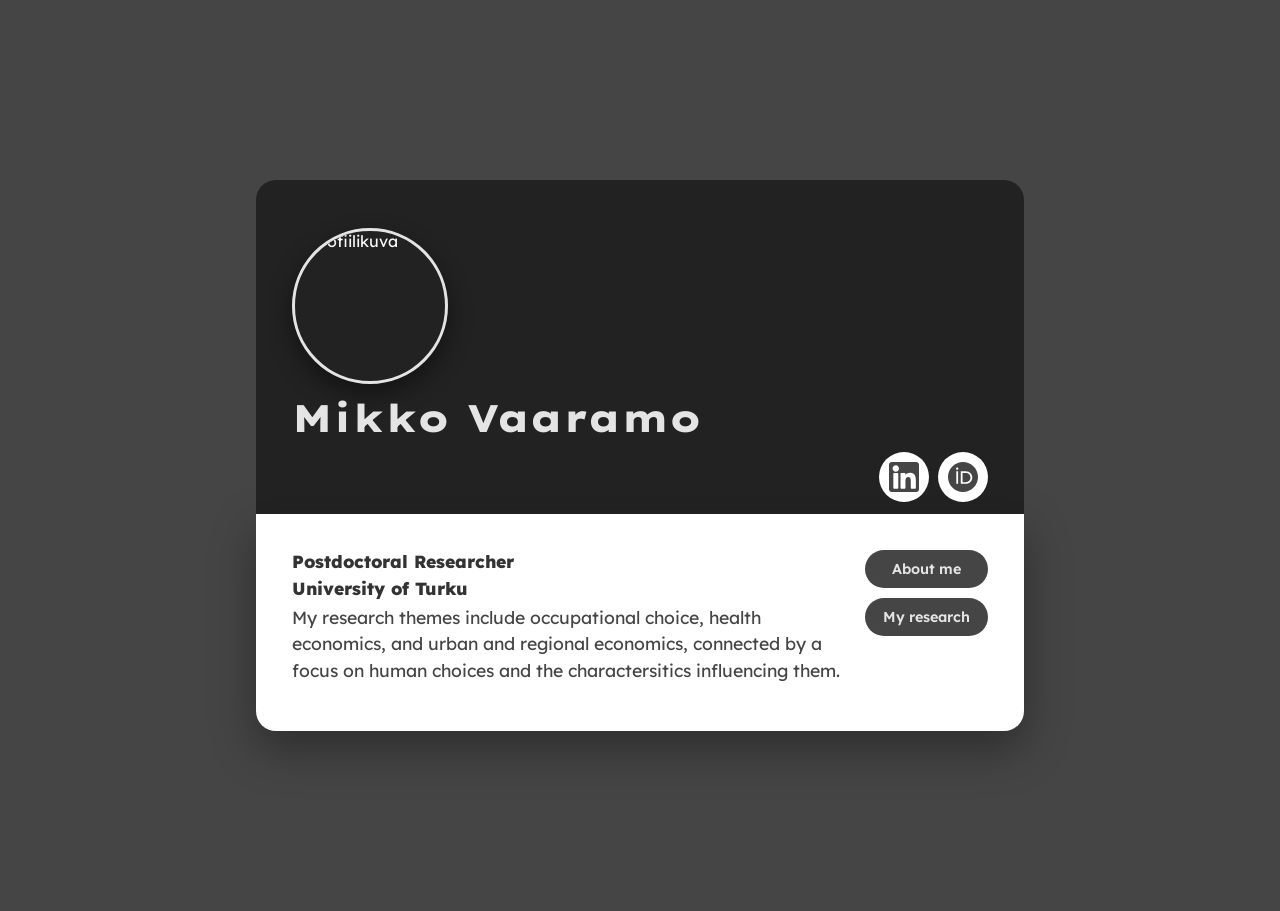
==== index.html @ 1eb26d82 "Add files via upload" ====
<!DOCTYPE html>
<html lang="fi">
<head>
  <meta charset="UTF-8" />
  <title>Home page - MV</title>

  <!-- Fontit -->
  <link href="https://fonts.googleapis.com/css2?family=Lexend+Deca:wght@300;400;500&family=Lexend+Giga:wght@500;700&display=swap" rel="stylesheet">

  <!-- Ulkoinen CSS -->
  <link rel="stylesheet" href="style.css">
</head>

<body>
  <div class="card-wrapper">
    <div class="card-top">
      <img src="kuvat/profile.png" alt="Profiilikuva" class="profile-image" />

      <div class="card-top-content">
        <h1 class="card-title">Mikko Vaaramo</h1>
      <div class="card-top-bottom">
       <p class="card-subtitle">
        
        </p>
        <p class="card-top-links">
        <a href="https://linkedin.com" class="icon-link">
            <svg viewBox="0 0 382 382">
                <path d="M347.445,0H34.555C15.471,0,0,15.471,0,34.555v312.889C0,366.529,15.471,382,34.555,382h312.889
    C366.529,382,382,366.529,382,347.444V34.555C382,15.471,366.529,0,347.445,0z M118.207,329.844c0,5.554-4.502,10.056-10.056,10.056
    H65.345c-5.554,0-10.056-4.502-10.056-10.056V150.403c0-5.554,4.502-10.056,10.056-10.056h42.806
    c5.554,0,10.056,4.502,10.056,10.056V329.844z M86.748,123.432c-22.459,0-40.666-18.207-40.666-40.666S64.289,42.1,86.748,42.1
    s40.666,18.207,40.666,40.666S109.208,123.432,86.748,123.432z M341.91,330.654c0,5.106-4.14,9.246-9.246,9.246H286.73
    c-5.106,0-9.246-4.14-9.246-9.246v-84.168c0-12.556,3.683-55.021-32.813-55.021c-28.309,0-34.051,29.066-35.204,42.11v97.079
    c0,5.106-4.139,9.246-9.246,9.246h-44.426c-5.106,0-9.246-4.14-9.246-9.246V149.593c0-5.106,4.14-9.246,9.246-9.246h44.426
    c5.106,0,9.246,4.14,9.246,9.246v15.655c10.497-15.753,26.097-27.912,59.312-27.912c73.552,0,73.131,68.716,73.131,106.472
    L341.91,330.654L341.91,330.654z"></path>
              </svg>
        </a>
        <a href="https://orcid.org/0000-0003-2823-010X" class="icon-link">
            <svg viewBox="0 0 32 32">
                <path d="M16 0c-8.839 0-16 7.161-16 16s7.161 16 16 16c8.839 0 16-7.161 16-16s-7.161-16-16-16zM9.823 5.839c0.704 0 1.265 0.573 1.265 1.26 0 0.688-0.561 1.265-1.265 1.265-0.692-0.004-1.26-0.567-1.26-1.265 0-0.697 0.563-1.26 1.26-1.26zM8.864 9.885h1.923v13.391h-1.923zM13.615 9.885h5.197c4.948 0 7.125 3.541 7.125 6.703 0 3.439-2.687 6.699-7.099 6.699h-5.224zM15.536 11.625v9.927h3.063c4.365 0 5.365-3.312 5.365-4.964 0-2.687-1.713-4.963-5.464-4.963z"></path>
              </svg>
        </a>
            </p>
       </div>
      </div>
    </div>

    <div class="card-bottom">
    <div class="card-column">
      <p class="card-b-title">
      Postdoctoral Researcher
      </p>
      <p class="card-b-title">
      University of Turku
      </p>
      <p class="card-text">
      My research themes include occupational choice, health economics, and urban and regional economics, connected by a focus on human choices and the charactersitics influencing them.</p>
    </div>
      <div class="buttons-column">
        <button class="btn btn-primary" onclick="location.href='about.html'">About me</button>
        <button class="btn btn-primary" onclick="location.href='research.html'">My research</button>
      </div>
    </div>
  </div>
</body>
</html>
---- style.css ----
body {
  margin: 0;
  display: flex;
  justify-content: center;
  align-items: center;
  background: #454545;
  font-family: "Lexend Deca", sans-serif;
  color: #454545;
  padding: 20vh 0;
}

/* Wrapper */
.card-wrapper {
  width: 60%;
  max-width: 900px;
  min-width: 250px;
}

a {
  color: #2e5eaa;
}
a:visited {
  color: #000000;
}
/* Yläosa */
.card-top {
  position: relative;
  background-image: url("kuvat/background2.jpeg");
  background-size: cover;
  background-position: center 20%;
  padding: 48px 36px 12px 36px;
  border-radius: 20px 20px 0 0;
  color: #f9fafb;
  min-height: 300px;
  box-sizing: border-box;
  overflow: hidden;
  display: flex;
  flex-direction: column;
  gap:10px;
}
.card-top::before {
  content: "";
  position: absolute;
  inset: 0;
  background: rgba(0, 0, 0, 0.5); /* tummennus */
  /*backdrop-filter: blur(5px);
  -webkit-backdrop-filter: blur(5px);*/
}
/* Profiilikuva */
.profile-image {
  position: relative;

  width: 150px;
  height: 150px;
  border-radius: 50%;
  border: 3px solid rgba(249, 250, 251, 0.9);
  object-fit: cover;
  box-shadow: 0 10px 25px rgba(0, 0, 0, 0.45);

}

/* Yläosan tekstit */
.card-top-content {
  position: relative;

}

.card-title {
  margin: 0 0 10px;
  font-family: "Lexend Giga", sans-serif;
  font-size: 2.4rem;
  font-weight: 800;
  color: #e4e4e4;
 
}
.card-top-bottom{
    width: 100%;
    display: flex;
    flex-direction: row;
    justify-content: space-between;
}
.card-subtitle {
  margin: 0;
  font-size: 1.2rem;
  color: #e4e4e4;
  padding-bottom: 36px;
}
.card-top-links {
    margin: 0;
    align-self: end;
}
.card-top-links a {
    margin-left: 5px;
}
.card-b-title {
  margin: 0;
  font-size: 1.1rem;
  color: #333333;
  font-weight: 800;
}

.icon-link {
  display: inline-flex;
  justify-content: center;
  align-items: center;
  width: 50px;
  height: 50px;
  background: white;
  border-radius: 50%;
  text-decoration: none;
  overflow: hidden;
  color: blue;
}

.icon-link svg {
  width: 60%;
  height: 60%;
  fill: #454545;
}


/* Alaosa */
.card-bottom {
  background: #ffffff;
  padding: 36px 36px 48px 36px;
  border-radius: 0 0 20px 20px;
  box-shadow: 0 18px 45px rgba(0, 0, 0, 0.35);
  display: flex;
  align-items: flex-start;
  justify-content: space-between;
  gap: 24px;
  box-sizing: border-box;
}

.card-text {
  margin: 0;
  color: #454545;
  font-size: 1.1rem;
  line-height: 1.5;
  flex: 1;
}
.card-column {
  display: flex;
  flex-direction: column;
  gap: 5px;
}
/* Nappulat */
.buttons-column {
  display: flex;
  flex-direction: column;
  gap: 10px;
}

.btn {
  padding: 10px 18px;
  border-radius: 999px;
  min-width: 120px;
  border: none;
  cursor: pointer;
  font-size: 0.9rem;
  font-weight: 600;
  transition: transform 0.1s ease, box-shadow 0.1s ease, background 0.15s ease;
  font-family: "Lexend Deca", sans-serif;
  white-space: nowrap;
}

.btn-primary {
  background: #454545;
  color: #e4e4e4;

}

.btn-secondary {
  background: #e4e4e4;
  color: #454545;
}

.btn-other {
  background: #ffffff;
  color: #454545;
}


.btn:hover {
  transform: translateY(-1px);
  box-shadow: 10px 5px 5px rgba(0, 0, 0, 0.35);
}

.btn:active {
  transform: translateY(0);
  box-shadow: none;
}

/* Mobiili */
@media (max-width: 990px) {
  .card-wrapper {
    width: 90%;
    max-width: 593px;
  }

  .card-top-content {
    margin-left: 0;
    margin-top: 10px;
    max-width: 100%;
  }

  

  .card-bottom {
    flex-direction: column;
    align-items: stretch; 
  }

  .buttons-column {
    flex-direction: column;
    align-items: stretch;
    gap: 10px;
  }
}


@media (max-height: 700px) {
  body {
    align-items: flex-start;
    padding: 10vh 0;
    height: auto;
  }
}
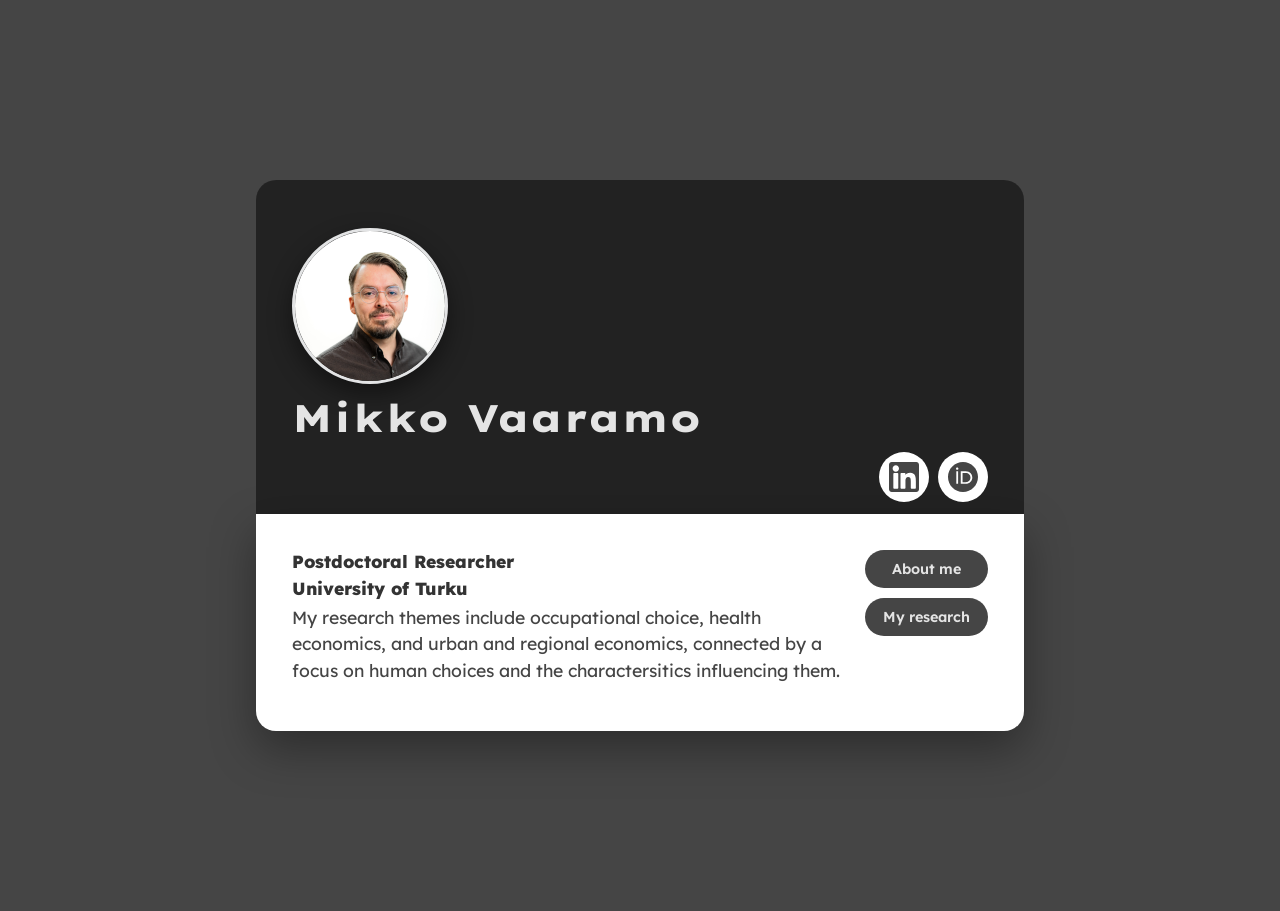
==== commit 7931f074: "Update index.html" ====
--- a/index.html
+++ b/index.html
@@ -2,6 +2,7 @@
 <html lang="fi">
 <head>
   <meta charset="UTF-8" />
+  <meta name="viewport" content="width=device-width, initial-scale=1.0">
   <title>Home page - MV</title>
 
   <!-- Fontit -->
--- a/style.css
+++ b/style.css
@@ -194,7 +194,7 @@
 /* Mobiili */
 @media (max-width: 990px) {
   .card-wrapper {
-    width: 90%;
+    width: 95%;
     max-width: 593px;
   }
 
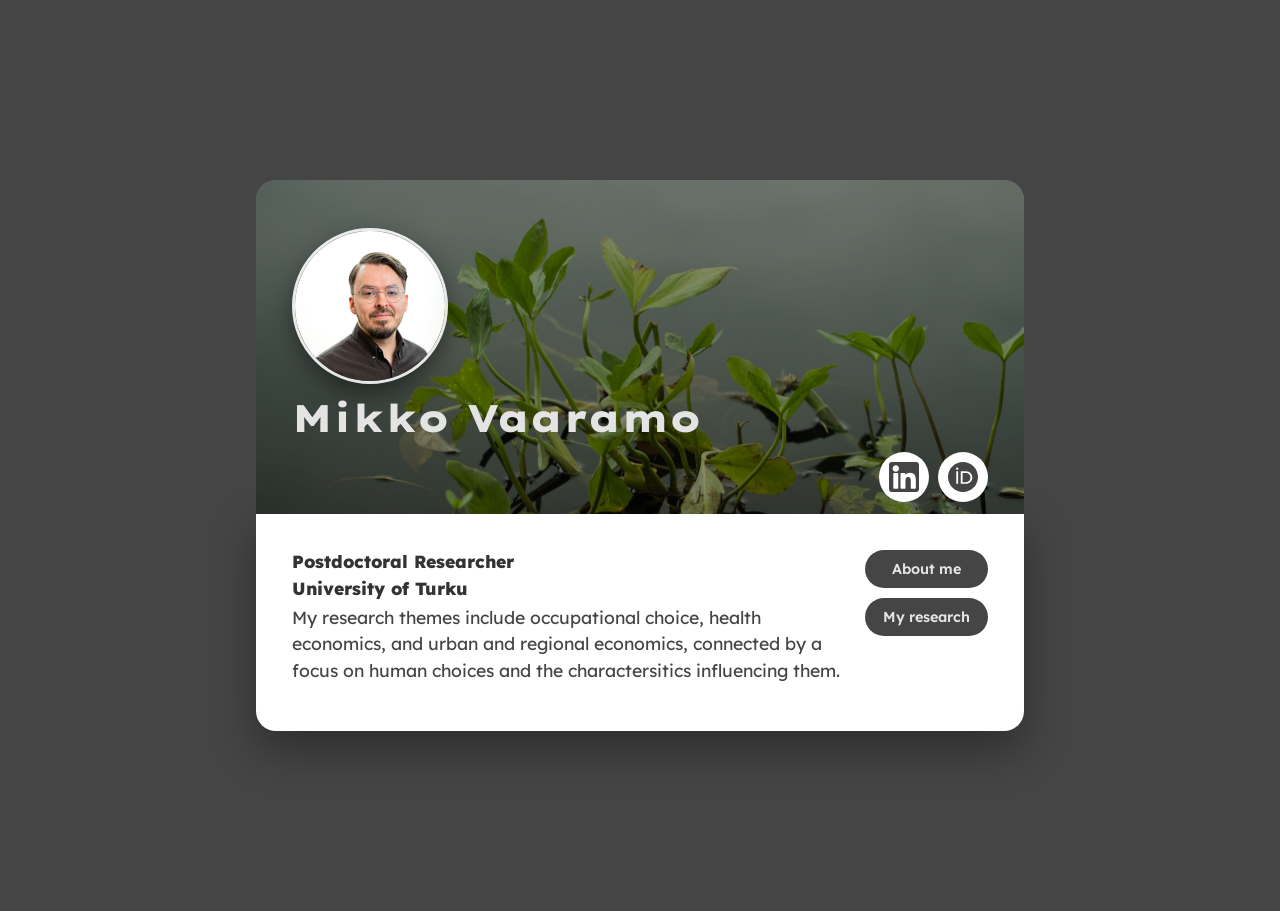
==== commit 5a815ae8: "Update index.html" ====
--- a/index.html
+++ b/index.html
@@ -24,7 +24,7 @@
         
         </p>
         <p class="card-top-links">
-        <a href="https://linkedin.com" class="icon-link">
+        <a href="https://www.linkedin.com/in/mikko-vaaramo-3b0b2047" class="icon-link">
             <svg viewBox="0 0 382 382">
                 <path d="M347.445,0H34.555C15.471,0,0,15.471,0,34.555v312.889C0,366.529,15.471,382,34.555,382h312.889
     C366.529,382,382,366.529,382,347.444V34.555C382,15.471,366.529,0,347.445,0z M118.207,329.844c0,5.554-4.502,10.056-10.056,10.056
--- a/style.css
+++ b/style.css
@@ -42,7 +42,7 @@
   content: "";
   position: absolute;
   inset: 0;
-  background: rgba(0, 0, 0, 0.5); /* tummennus */
+  background: rgba(0, 0, 0, 0.4); /* tummennus */
   /*backdrop-filter: blur(5px);
   -webkit-backdrop-filter: blur(5px);*/
 }
@@ -194,7 +194,7 @@
 /* Mobiili */
 @media (max-width: 990px) {
   .card-wrapper {
-    width: 95%;
+    width: 90%;
     max-width: 593px;
   }
 
